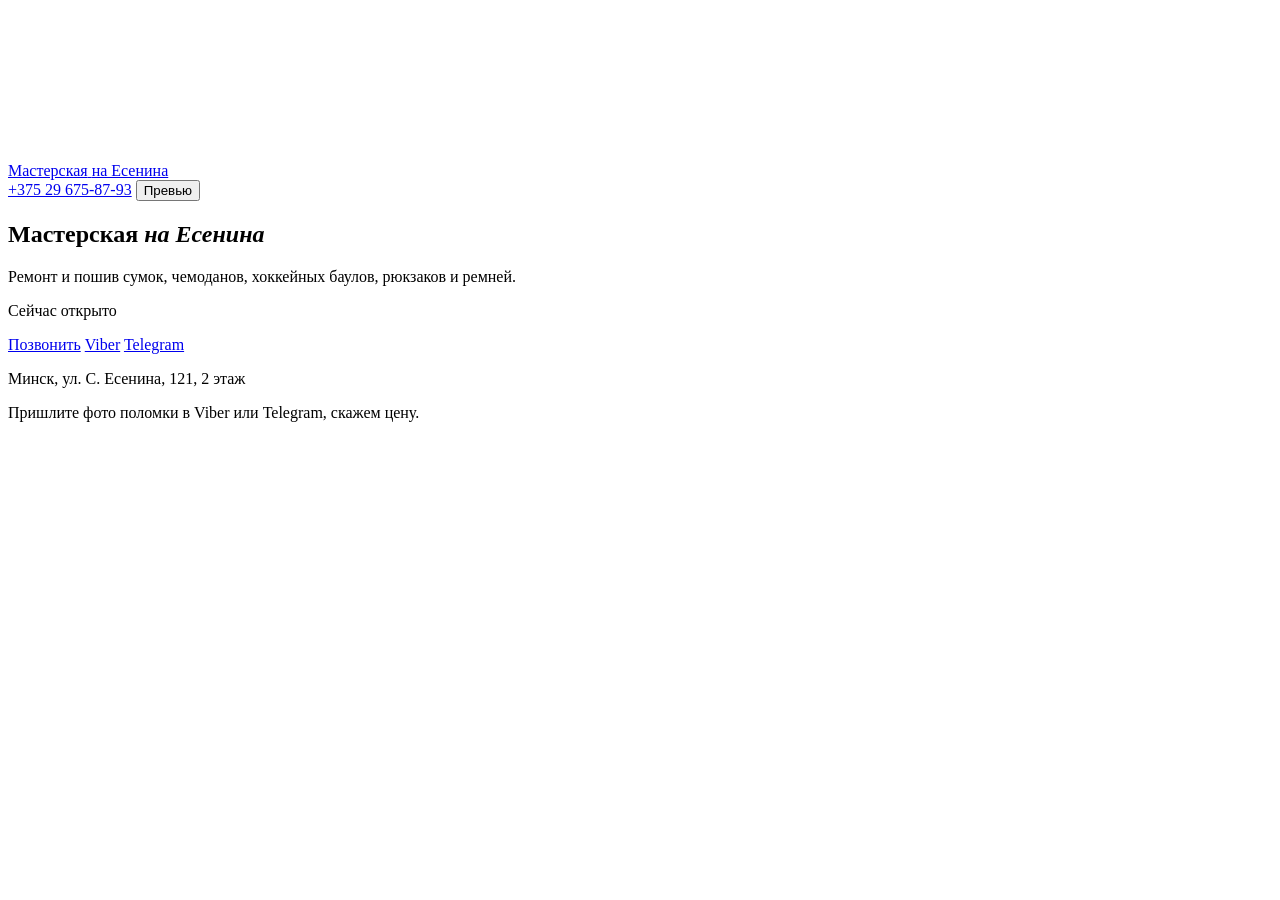
==== index.html @ f1b00147 "Add files via upload" ====
<!doctype html>
<html lang="ru">
<head>
<meta charset="utf-8">
<meta name="viewport" content="width=device-width, initial-scale=1, viewport-fit=cover">
<title>Мастерская на Есенина. Ремонт и пошив сумок</title>
<meta name="description" content="Мастерская в Минске: ремонт и пошив сумок, чемоданов, хоккейных баулов, рюкзаков и ремней.">
<meta name="theme-color" content="#0e0c0b">
<link rel="preconnect" href="https://fonts.googleapis.com">
<link rel="preconnect" href="https://fonts.gstatic.com" crossorigin>
<link href="https://fonts.googleapis.com/css2?family=Cormorant+Garamond:ital,wght@0,500;0,600;0,700;1,500;1,600&family=Manrope:wght@400;500;700&display=swap" rel="stylesheet">
<link rel="stylesheet" href="css/site.css">
<link rel="preload" as="image" href="img/preview/bg/stage.webp" media="(min-width: 1700px)">
<link rel="preload" as="image" href="img/preview/bg/stage-m.webp" media="(max-width: 1699px)">
</head>
<body>

<canvas id="gl" aria-hidden="true"></canvas>
<div id="cssbg" aria-hidden="true"></div>
<div class="shade" aria-hidden="true"></div>

<header id="top" class="top">
  <a class="brand" href="./">
    <span class="brand-name" data-site="name">Мастерская</span>
    <span class="brand-place" data-site="place">на Есенина</span>
  </a>
  <nav class="top-actions">
    <a class="top-phone" data-tel href="tel:+375296758793" data-site="phone">+375 29 675-87-93</a>
    <button id="replay" class="btn-ghost" type="button">Превью</button>
  </nav>
</header>

<main id="home">
  <section class="hero">
    <h1>
      <span data-site="name">Мастерская</span>
      <em data-site="place">на Есенина</em>
    </h1>
    <p class="lead">Ремонт и пошив сумок, чемоданов, хоккейных баулов, рюкзаков и ремней.</p>
    <p id="status" class="status">Сейчас открыто</p>
    <div class="actions">
      <a class="btn" data-tel href="tel:+375296758793">Позвонить</a>
      <a class="btn-ghost" data-viber href="#">Viber</a>
      <a class="btn-ghost" data-telegram href="#">Telegram</a>
    </div>
    <p class="addr"><span data-site="city">Минск</span>, <span data-site="address">ул. С. Есенина, 121, 2 этаж</span></p>
    <p class="hint">Пришлите фото поломки в Viber или Telegram, скажем цену.</p>
  </section>
</main>

<div id="intro" hidden>
  <svg id="thread" aria-hidden="true"></svg>
  <div id="props" aria-hidden="true"></div>
  <div id="phrases"></div>
  <img id="needle" alt="" aria-hidden="true">
  <div id="scissors" aria-hidden="true">
    <img id="blade-top" alt="">
    <img id="blade-bot" alt="">
  </div>
  <div class="bar"><i id="bar"></i></div>
  <button id="skip" class="btn-ghost skip" type="button">Пропустить</button>
</div>

<div id="loader" aria-hidden="true"><i></i></div>

<script type="module" src="js/main.js"></script>
</body>
</html>
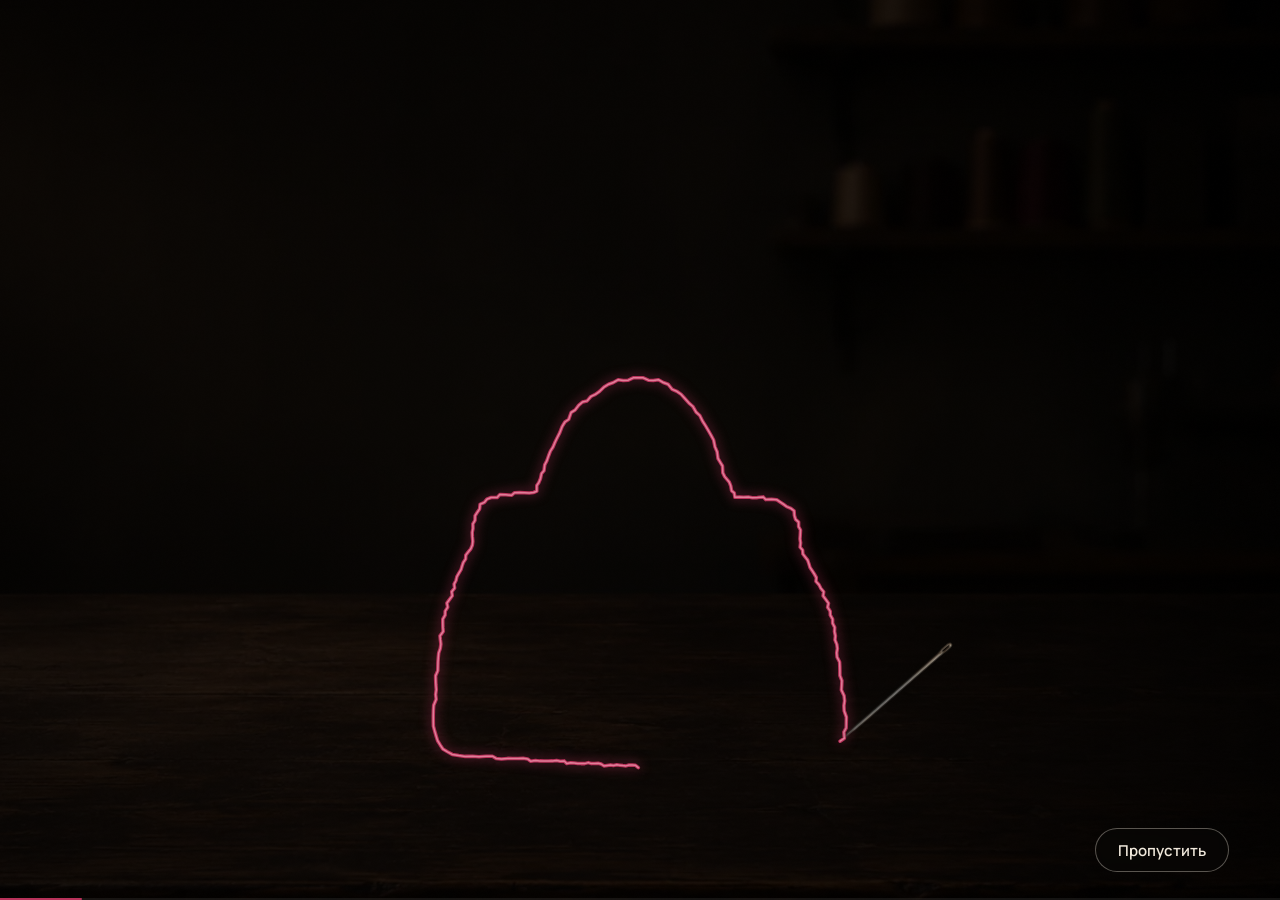
==== commit b9e0a7f8: "Add files via upload" ====
--- a/index.html
+++ b/index.html
@@ -10,13 +10,12 @@
 <link rel="preconnect" href="https://fonts.gstatic.com" crossorigin>
 <link href="https://fonts.googleapis.com/css2?family=Cormorant+Garamond:ital,wght@0,500;0,600;0,700;1,500;1,600&family=Manrope:wght@400;500;700&display=swap" rel="stylesheet">
 <link rel="stylesheet" href="css/site.css">
-<link rel="preload" as="image" href="img/preview/bg/stage.webp" media="(min-width: 1700px)">
-<link rel="preload" as="image" href="img/preview/bg/stage-m.webp" media="(max-width: 1699px)">
 </head>
 <body>
 
 <canvas id="gl" aria-hidden="true"></canvas>
 <div id="cssbg" aria-hidden="true"></div>
+<div id="homefx" aria-hidden="true" hidden></div>
 <div class="shade" aria-hidden="true"></div>
 
 <header id="top" class="top">
--- a/css/site.css
+++ b/css/site.css
@@ -0,0 +1,159 @@
+:root {
+  --bg: #0e0c0b;
+  --cream: #f1e9dc;
+  --muted: rgba(241, 233, 220, .72);
+  --thread: #b8325a;
+  --brass: #c9a24a;
+  --olive: #9fbf7f;
+  --serif: 'Cormorant Garamond', Georgia, serif;
+  --sans: 'Manrope', system-ui, sans-serif;
+}
+
+* { box-sizing: border-box; }
+html, body { margin: 0; height: 100%; }
+body {
+  background: var(--bg);
+  color: var(--cream);
+  font: 400 16px/1.5 var(--sans);
+  overflow-x: hidden;
+  -webkit-font-smoothing: antialiased;
+}
+a { color: inherit; }
+
+#gl, #cssbg, .shade { position: fixed; inset: 0; width: 100%; height: 100%; }
+#gl { display: block; }
+#cssbg { display: none; background: center / cover no-repeat; }
+.nogl #gl { display: none; }
+.nogl #cssbg { display: block; }
+
+/* затемнение под текст главной */
+.shade {
+  pointer-events: none;
+  background: linear-gradient(90deg, rgba(8, 6, 5, .72) 0%, rgba(8, 6, 5, .35) 38%, rgba(8, 6, 5, 0) 62%);
+  transition: opacity .8s;
+}
+.in-intro .shade { opacity: 0; }
+
+/* ---------- часы и календарь на столе ---------- */
+#homefx { position: fixed; inset: 0; pointer-events: none; overflow: hidden; }
+#homefx[hidden] { display: none; }
+.clockface, .calpage { position: absolute; left: 0; top: 0; opacity: 0; will-change: transform; }
+.clockface svg { display: block; width: 100%; height: 100%; padding: 12% 6%; box-sizing: border-box; overflow: visible; }
+.clockface line { stroke: rgba(255, 96, 48, .07); stroke-width: 6.5; stroke-linecap: round; }
+.clockface line.on { stroke: #ff6a3d; filter: drop-shadow(0 0 3px rgba(255, 90, 40, .9)); }
+.clockface .colon circle { fill: #ff6a3d; filter: drop-shadow(0 0 3px rgba(255, 90, 40, .9)); }
+.calpage {
+  display: flex; flex-direction: column; align-items: center; justify-content: center;
+  color: #2a211b; text-align: center; font-family: var(--serif); line-height: 1.05;
+}
+.calpage b { font-weight: 600; font-size: 4.6em; line-height: .9; }
+.calpage .m { font-size: 1.35em; font-weight: 600; }
+.calpage .w { font-size: 1.05em; font-style: italic; margin-top: .15em; color: #5a4a3e; }
+.calpage .h { font: 500 .78em/1.35 var(--sans); margin-top: .9em; color: #4a3d33; letter-spacing: .02em; }
+
+/* ---------- шапка ---------- */
+.top {
+  position: fixed; top: 0; left: 0; right: 0; z-index: 5;
+  display: flex; align-items: center; justify-content: space-between;
+  padding: 22px max(4vw, 20px);
+}
+.brand { text-decoration: none; display: flex; flex-direction: column; line-height: 1; }
+.brand-name { font: 600 28px/1 var(--serif); letter-spacing: .01em; }
+.brand-place { font: 500 11px/1 var(--sans); letter-spacing: .22em; text-transform: uppercase; color: var(--muted); margin-top: 6px; }
+.top-actions { display: flex; align-items: center; gap: 18px; }
+.top-phone { text-decoration: none; font-weight: 500; color: var(--muted); }
+.top-phone:hover { color: var(--cream); }
+
+/* ---------- кнопки ---------- */
+.btn, .btn-ghost {
+  display: inline-flex; align-items: center; justify-content: center;
+  min-height: 44px; padding: 0 22px; border-radius: 999px;
+  font: 600 15px/1 var(--sans); text-decoration: none; cursor: pointer;
+  transition: background .2s, border-color .2s, transform .2s;
+}
+.btn { background: var(--thread); color: #fff; border: 1px solid var(--thread); }
+.btn:hover { background: #cf3b67; transform: translateY(-1px); }
+.btn-ghost { background: rgba(14, 12, 11, .35); color: var(--cream); border: 1px solid rgba(241, 233, 220, .35); backdrop-filter: blur(6px); }
+.btn-ghost:hover { border-color: var(--cream); }
+:focus-visible { outline: 2px solid var(--brass); outline-offset: 3px; }
+
+/* ---------- главная ---------- */
+#home {
+  position: relative; z-index: 2;
+  min-height: 100%;
+  display: flex; align-items: center;
+  padding: 120px max(6vw, 20px) 60px;
+}
+.hero { max-width: 560px; }
+.hero h1 { margin: 0; font: 600 clamp(56px, 7vw, 104px)/.9 var(--serif); letter-spacing: -.01em; }
+.hero h1 span { display: block; }
+.hero h1 em { display: block; font-weight: 500; font-size: .52em; color: var(--muted); margin-top: .2em; }
+.lead { font-size: 18px; color: var(--muted); margin: 22px 0 0; max-width: 460px; }
+.status {
+  display: inline-flex; align-items: center; gap: 10px;
+  margin: 22px 0 0; padding: 8px 14px; border-radius: 999px;
+  background: rgba(14, 12, 11, .45); border: 1px solid rgba(241, 233, 220, .18);
+  font-weight: 500; font-size: 15px;
+}
+.status::before { content: ''; width: 8px; height: 8px; border-radius: 50%; background: var(--brass); }
+.status[data-open="1"]::before { background: var(--olive); box-shadow: 0 0 10px var(--olive); }
+.actions { display: flex; flex-wrap: wrap; gap: 10px; margin-top: 26px; }
+.addr { margin: 26px 0 0; color: var(--muted); }
+.hint { margin: 6px 0 0; color: var(--muted); font-size: 14px; }
+
+.in-intro { overflow: hidden; }
+.in-intro #home, .in-intro .top { opacity: 0; }
+.in-intro #home, .in-intro .top * { pointer-events: none; }
+
+/* ---------- превью ---------- */
+#intro { position: fixed; inset: 0; z-index: 4; pointer-events: none; }
+#intro[hidden] { display: none; }
+#thread { position: absolute; inset: 0; width: 100%; height: 100%; overflow: visible; }
+.thread { fill: none; stroke: var(--thread); stroke-linecap: round; stroke-linejoin: round; filter: drop-shadow(0 0 6px rgba(184, 50, 90, .7)); }
+.thread-hi { fill: none; stroke: rgba(255, 190, 205, .55); stroke-linecap: round; stroke-linejoin: round; }
+.stitch { stroke: #9e2747; stroke-linecap: round; filter: drop-shadow(0 1px 1px rgba(0, 0, 0, .6)); }
+
+.prop, #needle, #scissors { position: absolute; left: 0; top: 0; opacity: 0; will-change: transform, opacity; }
+.prop { object-fit: contain; filter: drop-shadow(0 18px 24px rgba(0, 0, 0, .45)); }
+#needle { transform-origin: 100% 50%; object-fit: contain; filter: drop-shadow(0 3px 4px rgba(0, 0, 0, .5)); }
+#scissors img { position: absolute; inset: 0; width: 100%; height: 100%; object-fit: contain; transform-origin: 50% 50%; }
+
+.phrase {
+  position: absolute; top: 50%; margin: 0; max-width: 30vw;
+  font: italic 500 clamp(28px, 3.2vw, 48px)/1.1 var(--serif);
+  text-shadow: 0 2px 18px rgba(0, 0, 0, .7);
+  opacity: 0; will-change: transform, opacity;
+}
+.phrase.l { left: 6vw; }
+.phrase.r { right: 6vw; text-align: right; }
+
+.bar { position: absolute; left: 0; right: 0; bottom: 0; height: 2px; background: rgba(241, 233, 220, .08); }
+.bar i { display: block; height: 100%; background: var(--thread); transform-origin: 0 50%; transform: scaleX(0); }
+.skip { position: absolute; right: max(4vw, 20px); bottom: 28px; pointer-events: auto; }
+
+/* ---------- загрузка ---------- */
+#loader { position: fixed; left: 50%; top: 50%; width: 160px; height: 2px; margin-left: -80px; z-index: 6; opacity: 0; transition: opacity .3s; pointer-events: none; }
+#loader i { display: block; height: 100%; background: var(--thread); transform-origin: 0 50%; animation: sew 1.4s ease-in-out infinite; }
+.loading #loader { opacity: 1; }
+@keyframes sew { 0% { transform: scaleX(0); } 50% { transform: scaleX(1); } 100% { transform: scaleX(0); transform-origin: 100% 50%; } }
+
+/* ---------- телефон ---------- */
+@media (max-aspect-ratio: 4/5) {
+  .shade { background: linear-gradient(180deg, rgba(8, 6, 5, .82) 0%, rgba(8, 6, 5, .55) 42%, rgba(8, 6, 5, 0) 66%); }
+  #home { align-items: flex-start; padding: 88px 20px 40px; }
+  .hero h1 em { margin-top: .12em; }
+  .lead { margin-top: 14px; }
+  .status { margin-top: 14px; }
+  .actions { margin-top: 16px; }
+  .addr { margin-top: 14px; font-size: 14px; }
+  .hero h1 { font-size: clamp(48px, 15vw, 72px); }
+  .lead { font-size: 16px; }
+  .top-phone { display: none; }
+  .phrase { top: 25vh; left: 7vw !important; right: 7vw !important; max-width: none; text-align: center; font-size: clamp(26px, 7.4vw, 34px); }
+  .skip { bottom: 22px; }
+}
+
+@media (prefers-reduced-motion: reduce) {
+  .btn, .btn-ghost, .shade { transition: none; }
+  #loader i { animation: none; transform: scaleX(1); }
+}
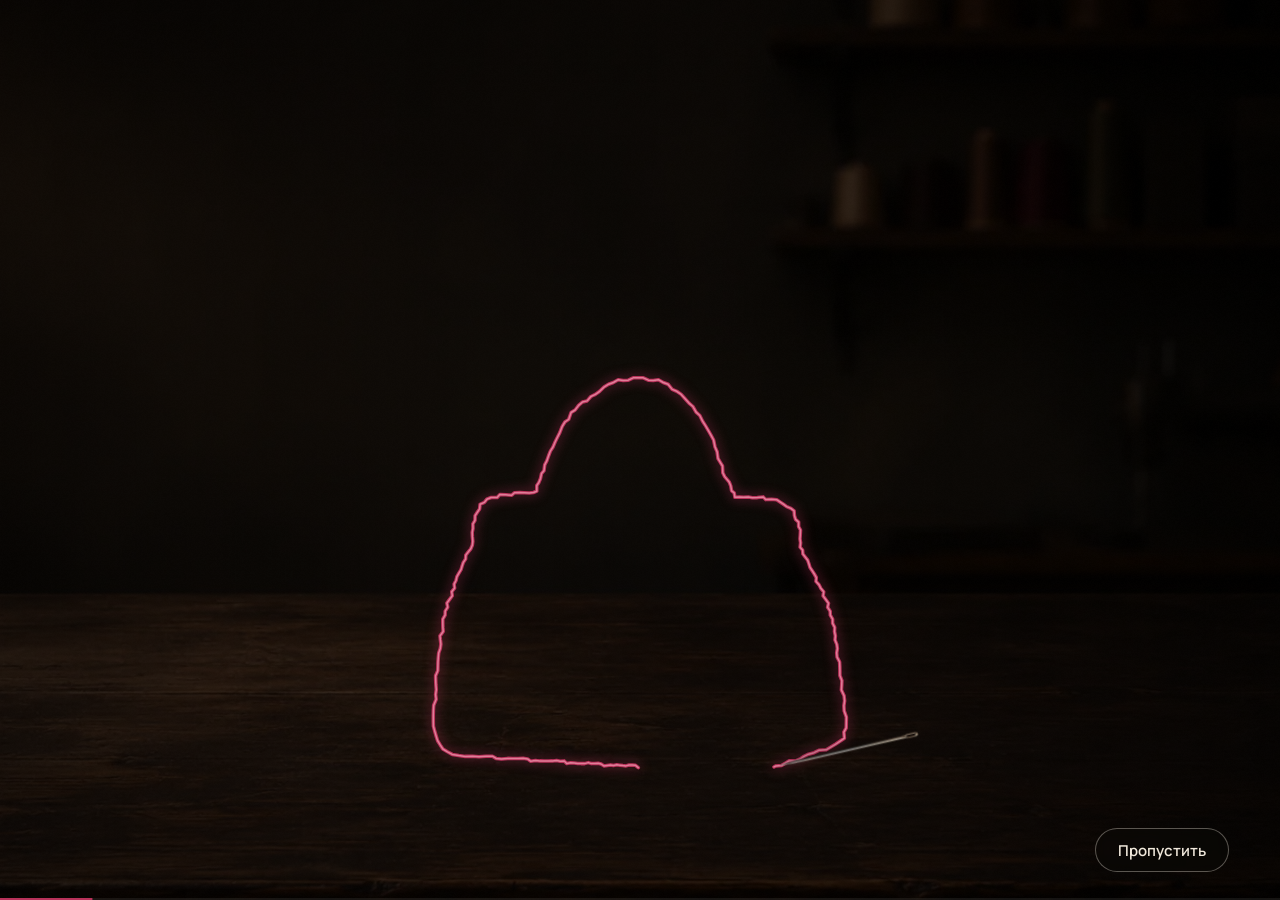
==== commit a4998a02: "Add files via upload" ====
--- a/index.html
+++ b/index.html
@@ -24,7 +24,10 @@
     <span class="brand-place" data-site="place">на Есенина</span>
   </a>
   <nav class="top-actions">
-    <a class="top-phone" data-tel href="tel:+375296758793" data-site="phone">+375 29 675-87-93</a>
+    <div class="top-contact">
+      <a class="top-phone" data-tel href="tel:+375296758793" data-site="phone">+375 29 675-87-93</a>
+      <span class="top-hours" data-contact-short>10:00-20:00, кроме воскресенья</span>
+    </div>
     <button id="replay" class="btn-ghost" type="button">Превью</button>
   </nav>
 </header>
@@ -60,6 +63,15 @@
   <button id="skip" class="btn-ghost skip" type="button">Пропустить</button>
 </div>
 
+<div id="pop" class="pop" role="dialog" aria-modal="false" aria-labelledby="pop-title" hidden>
+  <p id="pop-title" class="pop-title">Сейчас мастер не на связи</p>
+  <p class="pop-text">Звонить и писать можно <span data-contact>с 10:00 до 20:00, кроме воскресенья</span>. <span id="pop-next"></span></p>
+  <div class="pop-actions">
+    <a id="pop-go" class="btn" href="#">Всё равно написать</a>
+    <button id="pop-close" class="btn-ghost" type="button">Понятно</button>
+  </div>
+</div>
+
 <div id="loader" aria-hidden="true"><i></i></div>
 
 <script type="module" src="js/main.js"></script>
--- a/css/site.css
+++ b/css/site.css
@@ -63,6 +63,8 @@
 .top-actions { display: flex; align-items: center; gap: 18px; }
 .top-phone { text-decoration: none; font-weight: 500; color: var(--muted); }
 .top-phone:hover { color: var(--cream); }
+.top-contact { display: flex; flex-direction: column; align-items: flex-end; line-height: 1.2; }
+.top-hours { font-size: 12px; color: var(--muted); opacity: .8; margin-top: 3px; }
 
 /* ---------- кнопки ---------- */
 .btn, .btn-ghost {
@@ -131,6 +133,21 @@
 .bar i { display: block; height: 100%; background: var(--thread); transform-origin: 0 50%; transform: scaleX(0); }
 .skip { position: absolute; right: max(4vw, 20px); bottom: 28px; pointer-events: auto; }
 
+/* ---------- подсказка у кнопок связи ---------- */
+.pop {
+  position: fixed; z-index: 7; width: min(360px, calc(100vw - 24px));
+  padding: 18px 18px 16px; border-radius: 18px;
+  background: rgba(22, 18, 16, .94); border: 1px solid rgba(241, 233, 220, .16);
+  box-shadow: 0 18px 50px rgba(0, 0, 0, .55);
+  backdrop-filter: blur(10px);
+  animation: pop-in .22s ease-out;
+}
+.pop[hidden] { display: none; }
+.pop-title { margin: 0; font: 600 22px/1.15 var(--serif); }
+.pop-text { margin: 8px 0 0; color: var(--muted); font-size: 15px; }
+.pop-actions { display: flex; flex-wrap: wrap; gap: 8px; margin-top: 14px; }
+@keyframes pop-in { from { opacity: 0; transform: translateY(8px); } to { opacity: 1; transform: none; } }
+
 /* ---------- загрузка ---------- */
 #loader { position: fixed; left: 50%; top: 50%; width: 160px; height: 2px; margin-left: -80px; z-index: 6; opacity: 0; transition: opacity .3s; pointer-events: none; }
 #loader i { display: block; height: 100%; background: var(--thread); transform-origin: 0 50%; animation: sew 1.4s ease-in-out infinite; }
@@ -148,12 +165,15 @@
   .addr { margin-top: 14px; font-size: 14px; }
   .hero h1 { font-size: clamp(48px, 15vw, 72px); }
   .lead { font-size: 16px; }
-  .top-phone { display: none; }
+  .top-contact { display: none; }
   .phrase { top: 25vh; left: 7vw !important; right: 7vw !important; max-width: none; text-align: center; font-size: clamp(26px, 7.4vw, 34px); }
   .skip { bottom: 22px; }
+  .pop { left: 12px; right: 12px; bottom: calc(12px + env(safe-area-inset-bottom)); width: auto; }
+  .pop-actions .btn, .pop-actions .btn-ghost { flex: 1; padding: 0 12px; font-size: 14px; white-space: nowrap; }
 }
 
 @media (prefers-reduced-motion: reduce) {
   .btn, .btn-ghost, .shade { transition: none; }
+  .pop { animation: none; }
   #loader i { animation: none; transform: scaleX(1); }
 }
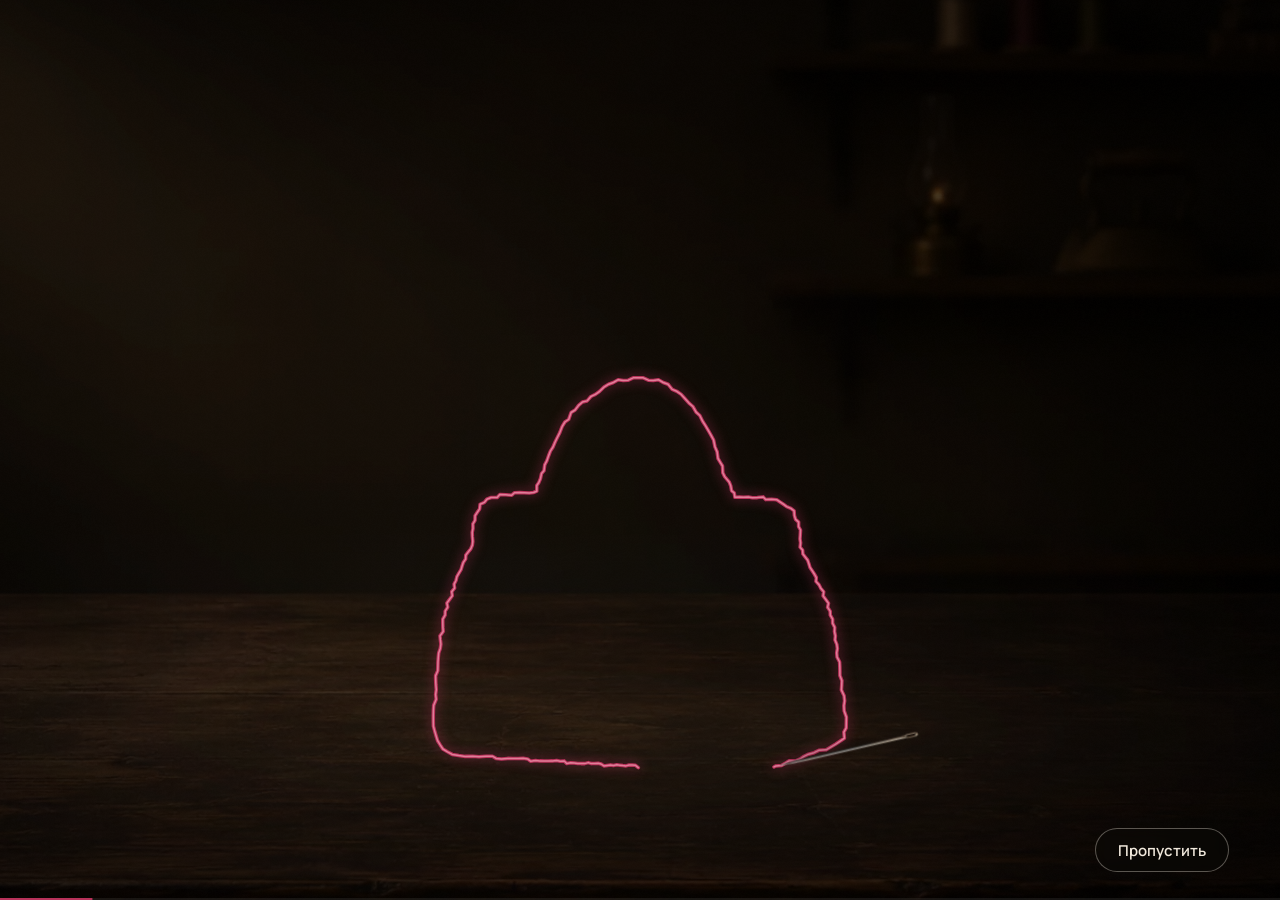
==== commit a1748222: "мастерская рубрика было\стало" ====
--- a/index.html
+++ b/index.html
@@ -19,16 +19,29 @@
 <div class="shade" aria-hidden="true"></div>
 
 <header id="top" class="top">
-  <a class="brand" href="./">
-    <span class="brand-name" data-site="name">Мастерская</span>
-    <span class="brand-place" data-site="place">на Есенина</span>
-  </a>
+  <div class="top-left">
+    <a class="map-mini" data-map href="https://www.google.com/maps" target="_blank" rel="noopener" aria-label="Маршрут до мастерской в Google Картах">
+      <svg viewBox="0 0 48 48" aria-hidden="true">
+        <rect width="48" height="48" rx="11" fill="#d9cdb7"/>
+        <rect x="29" y="3" width="16" height="11" rx="2.5" fill="#b4c399"/>
+        <path d="M-2 31c12-5 20 5 52-6" stroke="#9db1bd" stroke-width="5.5" fill="none"/>
+        <path d="M0 13h48M15 0v48M0 41l48-4M33 0l5 48" stroke="#f4ede1" stroke-width="2.4" fill="none"/>
+        <path d="M24 8.5c-5.1 0-8.7 3.7-8.7 8.5 0 6.3 8.7 15 8.7 15s8.7-8.7 8.7-15c0-4.8-3.6-8.5-8.7-8.5z" fill="#b8325a" stroke="#fff" stroke-width="1.6"/>
+        <circle cx="24" cy="17" r="3.1" fill="#fff"/>
+      </svg>
+    </a>
+    <a class="brand" href="./">
+      <span class="brand-name" data-site="name">Мастерская</span>
+      <span class="brand-place" data-site="place">на Есенина</span>
+    </a>
+  </div>
   <nav class="top-actions">
+    <a class="top-link" href="works.html">Было и стало</a>
     <div class="top-contact">
       <a class="top-phone" data-tel href="tel:+375296758793" data-site="phone">+375 29 675-87-93</a>
       <span class="top-hours" data-contact-short>10:00-20:00, кроме воскресенья</span>
     </div>
-    <button id="replay" class="btn-ghost" type="button">Превью</button>
+    <button id="replay" class="btn-ghost replay" type="button" aria-label="Превью"><svg viewBox="0 0 24 24" aria-hidden="true"><path d="M8 5.5v13l10.5-6.5z" fill="currentColor"/></svg><span>Превью</span></button>
   </nav>
 </header>
 
--- a/css/site.css
+++ b/css/site.css
@@ -57,6 +57,13 @@
   display: flex; align-items: center; justify-content: space-between;
   padding: 22px max(4vw, 20px);
 }
+.top-left { display: flex; align-items: center; gap: 14px; }
+.map-mini { display: block; width: 44px; height: 44px; flex: none; border-radius: 11px; box-shadow: 0 4px 14px rgba(0, 0, 0, .45); transition: transform .2s; }
+.map-mini svg { display: block; width: 100%; height: 100%; }
+.map-mini:hover { transform: translateY(-1px) rotate(-3deg); }
+.top-link { text-decoration: none; font-weight: 500; color: var(--muted); }
+.top-link:hover, .top-link[aria-current] { color: var(--cream); }
+.replay svg { width: 16px; height: 16px; margin: 0 6px 0 -4px; }
 .brand { text-decoration: none; display: flex; flex-direction: column; line-height: 1; }
 .brand-name { font: 600 28px/1 var(--serif); letter-spacing: .01em; }
 .brand-place { font: 500 11px/1 var(--sans); letter-spacing: .22em; text-transform: uppercase; color: var(--muted); margin-top: 6px; }
@@ -166,6 +173,14 @@
   .hero h1 { font-size: clamp(48px, 15vw, 72px); }
   .lead { font-size: 16px; }
   .top-contact { display: none; }
+  .top { padding: 16px 16px; }
+  .top-left { gap: 10px; }
+  .brand-name { font-size: 24px; }
+  .top-actions { gap: 12px; }
+  .top-link { font-size: 14px; }
+  .replay { width: 44px; padding: 0; }
+  .replay span { display: none; }
+  .replay svg { margin: 0; }
   .phrase { top: 25vh; left: 7vw !important; right: 7vw !important; max-width: none; text-align: center; font-size: clamp(26px, 7.4vw, 34px); }
   .skip { bottom: 22px; }
   .pop { left: 12px; right: 12px; bottom: calc(12px + env(safe-area-inset-bottom)); width: auto; }
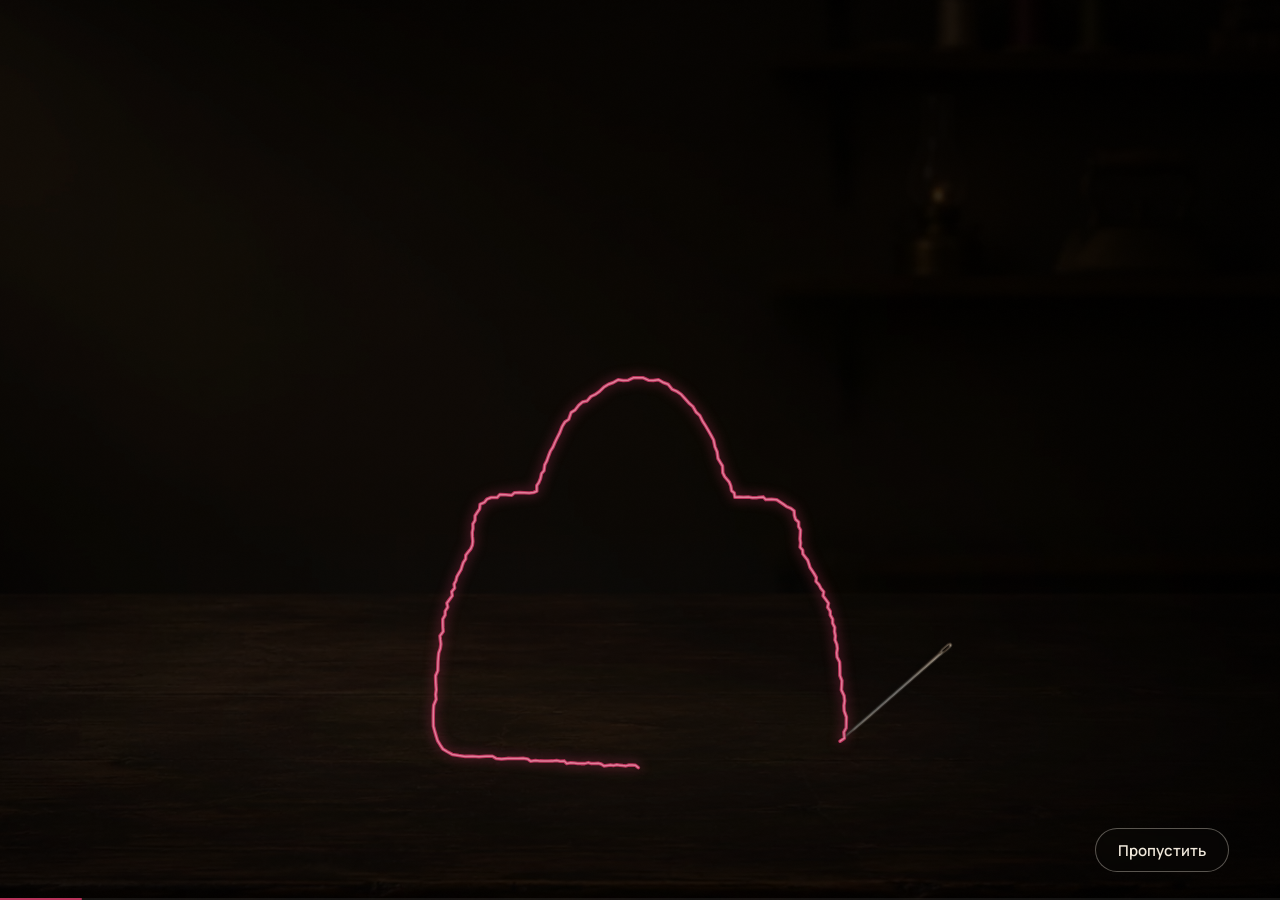
==== commit bf79f651: "добавление цен" ====
--- a/index.html
+++ b/index.html
@@ -36,7 +36,8 @@
     </a>
   </div>
   <nav class="top-actions">
-    <a class="top-link" href="works.html">Было и стало</a>
+    <a class="nav-btn" href="works.html"><span class="full">Было и стало</span><span class="short">Работы</span></a>
+    <a class="nav-btn" href="prices.html">Цены</a>
     <div class="top-contact">
       <a class="top-phone" data-tel href="tel:+375296758793" data-site="phone">+375 29 675-87-93</a>
       <span class="top-hours" data-contact-short>10:00-20:00, кроме воскресенья</span>
--- a/css/site.css
+++ b/css/site.css
@@ -61,8 +61,15 @@
 .map-mini { display: block; width: 44px; height: 44px; flex: none; border-radius: 11px; box-shadow: 0 4px 14px rgba(0, 0, 0, .45); transition: transform .2s; }
 .map-mini svg { display: block; width: 100%; height: 100%; }
 .map-mini:hover { transform: translateY(-1px) rotate(-3deg); }
-.top-link { text-decoration: none; font-weight: 500; color: var(--muted); }
-.top-link:hover, .top-link[aria-current] { color: var(--cream); }
+.nav-btn {
+  display: inline-flex; align-items: center; min-height: 40px; padding: 0 18px; border-radius: 999px;
+  text-decoration: none; font: 600 14px/1 var(--sans); color: var(--cream);
+  background: rgba(184, 50, 90, .16); border: 1px solid rgba(184, 50, 90, .65);
+  transition: background .2s, border-color .2s;
+}
+.nav-btn:hover { background: rgba(184, 50, 90, .32); border-color: var(--thread); }
+.nav-btn[aria-current] { background: var(--thread); border-color: var(--thread); color: #fff; }
+.nav-btn .short { display: none; }
 .replay svg { width: 16px; height: 16px; margin: 0 6px 0 -4px; }
 .brand { text-decoration: none; display: flex; flex-direction: column; line-height: 1; }
 .brand-name { font: 600 28px/1 var(--serif); letter-spacing: .01em; }
@@ -174,11 +181,15 @@
   .lead { font-size: 16px; }
   .top-contact { display: none; }
   .top { padding: 16px 16px; }
-  .top-left { gap: 10px; }
-  .brand-name { font-size: 24px; }
-  .top-actions { gap: 12px; }
-  .top-link { font-size: 14px; }
-  .replay { width: 44px; padding: 0; }
+  .top-left { gap: 8px; }
+  .map-mini { width: 40px; height: 40px; }
+  .brand-name { font-size: 22px; }
+  .brand-place { font-size: 9px; letter-spacing: .16em; }
+  .top-actions { gap: 6px; }
+  .nav-btn { min-height: 36px; padding: 0 11px; font-size: 13px; }
+  .nav-btn .full { display: none; }
+  .nav-btn .short { display: inline; }
+  .replay { width: 36px; min-height: 36px; padding: 0; }
   .replay span { display: none; }
   .replay svg { margin: 0; }
   .phrase { top: 25vh; left: 7vw !important; right: 7vw !important; max-width: none; text-align: center; font-size: clamp(26px, 7.4vw, 34px); }
